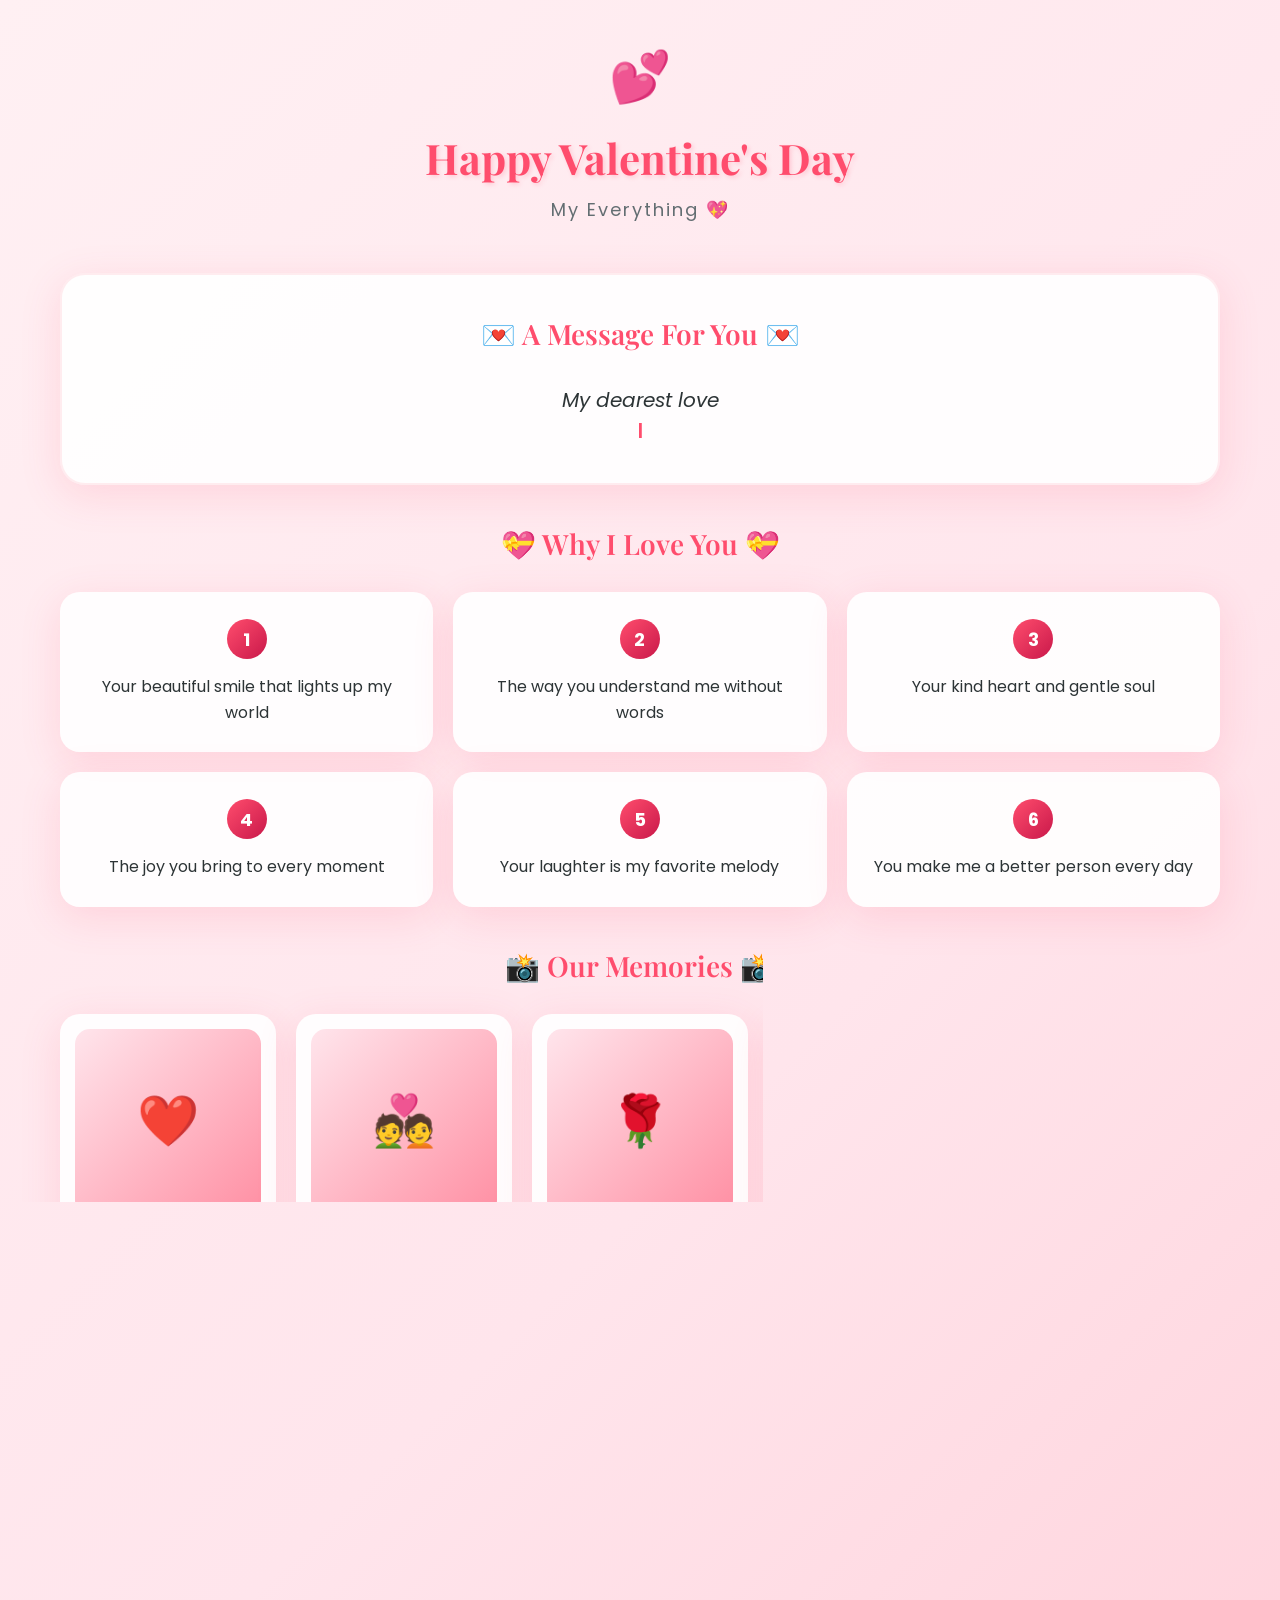
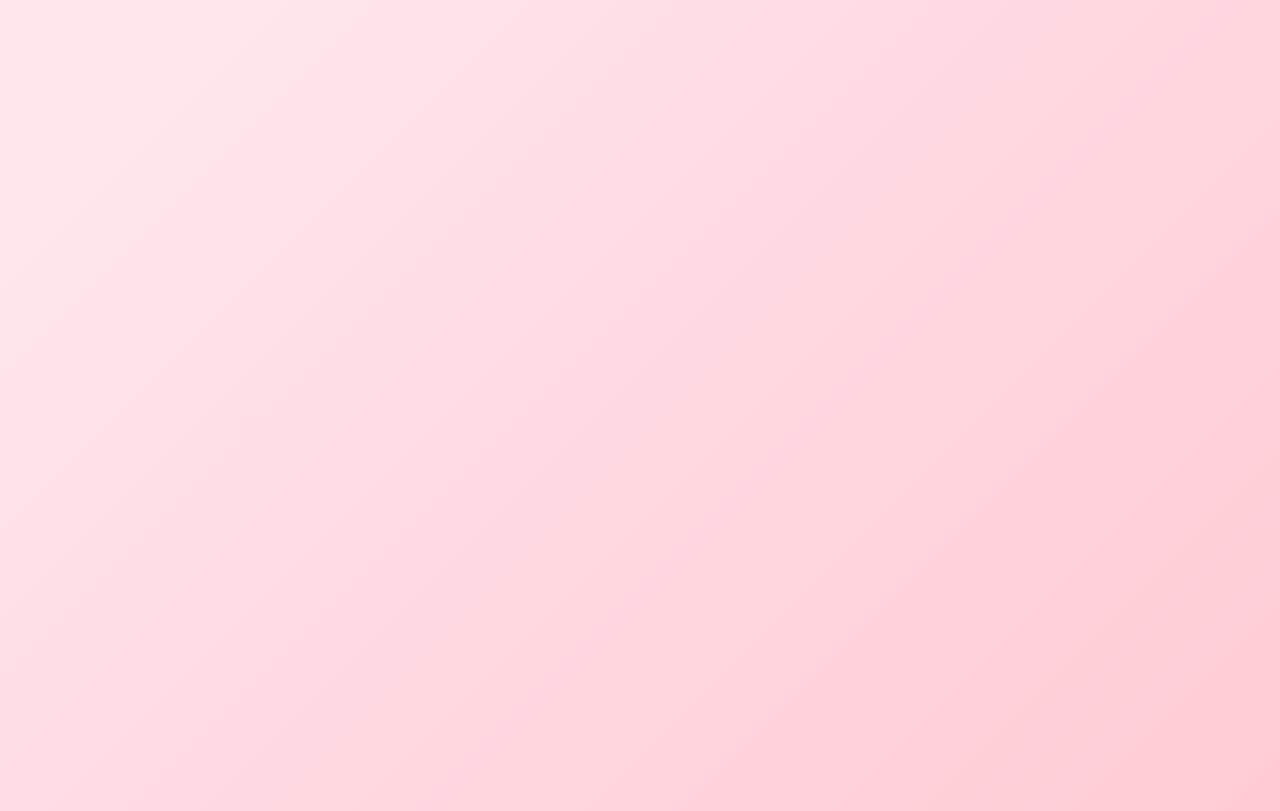
==== surprise.html @ 48141280 "Valentine Gift Website - Initial commit" ====
<!DOCTYPE html>
<html lang="en">
<head>
    <meta charset="UTF-8">
    <meta name="viewport" content="width=device-width, initial-scale=1.0">
    <title>❤️ My Love ❤️</title>
    <link rel="stylesheet" href="style.css">
    <link href="https://fonts.googleapis.com/css2?family=Playfair+Display:wght@400;600;700&family=Poppins:wght@300;400;500;600&display=swap" rel="stylesheet">
</head>
<body>
    <!-- Animated Hearts Background -->
    <div class="hearts-background" id="heartsBackground"></div>
    
    <!-- Main Container -->
    <div class="surprise-container">
        <!-- Header -->
        <header class="header">
            <div class="header-heart">💕</div>
            <h1 class="main-title">Happy Valentine's Day</h1>
            <p class="sub-title">My Everything 💖</p>
        </header>
        
        <!-- Love Message Section -->
        <section class="love-message-section">
            <div class="message-container">
                <h2 class="section-title">💌 A Message For You 💌</h2>
                <p class="love-message" id="loveMessage"></p>
                <span class="cursor">|</span>
            </div>
        </section>
        
        <!-- Why I Love You Section -->
        <section class="why-love-section">
            <h2 class="section-title">💝 Why I Love You 💝</h2>
            <div class="reasons-grid">
                <div class="reason-card">
                    <div class="reason-number">1</div>
                    <p class="reason-text">Your beautiful smile that lights up my world</p>
                </div>
                <div class="reason-card">
                    <div class="reason-number">2</div>
                    <p class="reason-text">The way you understand me without words</p>
                </div>
                <div class="reason-card">
                    <div class="reason-number">3</div>
                    <p class="reason-text">Your kind heart and gentle soul</p>
                </div>
                <div class="reason-card">
                    <div class="reason-number">4</div>
                    <p class="reason-text">The joy you bring to every moment</p>
                </div>
                <div class="reason-card">
                    <div class="reason-number">5</div>
                    <p class="reason-text">Your laughter is my favorite melody</p>
                </div>
                <div class="reason-card">
                    <div class="reason-number">6</div>
                    <p class="reason-text">You make me a better person every day</p>
                </div>
            </div>
        </section>
        
        <!-- Photo Gallery Section -->
        <section class="gallery-section">
            <h2 class="section-title">📸 Our Memories 📸</h2>
            <div class="gallery-grid">
                <div class="gallery-item">
                    <div class="photo-placeholder">❤️</div>
                    <p class="photo-caption">Sweet Moments</p>
                </div>
                <div class="gallery-item">
                    <div class="photo-placeholder">💑</div>
                    <p class="photo-caption">Us Together</p>
                </div>
                <div class="gallery-item">
                    <div class="photo-placeholder">🌹</div>
                    <p class="photo-caption">Love Blooms</p>
                </div>
                <div class="gallery-item">
                    <div class="photo-placeholder">✨</div>
                    <p class="photo-caption">Memories</p>
                </div>
                <div class="gallery-item">
                    <div class="photo-placeholder">💖</div>
                    <p class="photo-caption">Forever</p>
                </div>
                <div class="gallery-item">
                    <div class="photo-placeholder">🎀</div>
                    <p class="photo-caption">Cherished</p>
                </div>
            </div>
        </section>
        
        <!-- Timeline Section -->
        <section class="timeline-section">
            <h2 class="section-title">⏰ Our Timeline ⏰</h2>
            <div class="timeline">
                <div class="timeline-item">
                    <div class="timeline-marker">💫</div>
                    <div class="timeline-content">
                        <h3>First We Met</h3>
                        <p>The day my life changed forever</p>
                        <span class="timeline-date">Beginning</span>
                    </div>
                </div>
                <div class="timeline-item">
                    <div class="timeline-marker">🌙</div>
                    <div class="timeline-content">
                        <h3>First Date</h3>
                        <p>The start of our beautiful journey</p>
                        <span class="timeline-date">Special Moment</span>
                    </div>
                </div>
                <div class="timeline-item">
                    <div class="timeline-marker">💕</div>
                    <div class="timeline-content">
                        <h3>Today</h3>
                        <p>Every day with you is Valentine's Day</p>
                        <span class="timeline-date">Forever & Always</span>
                    </div>
                </div>
            </div>
        </section>
        
        <!-- Surprise Button -->
        <section class="surprise-section">
            <button class="surprise-btn" onclick="showSurprise()">
                <span class="btn-text">Click for Surprise ❤️</span>
                <span class="btn-sparkles">✨ 💖 ✨</span>
            </button>
        </section>
    </div>
    
    <!-- Surprise Popup -->
    <div class="popup-overlay" id="popupOverlay">
        <div class="popup-content">
            <div class="popup-hearts">
                <span>💕</span>
                <span>💖</span>
                <span>💗</span>
                <span>💘</span>
                <span>💝</span>
            </div>
            <h2 class="popup-title" id="popupTitle">I LOVE YOU ❤️</h2>
            <p class="popup-message" id="popupMessage">Will you be my Valentine? 💕</p>
            <div class="popup-heart-animation">❤️</div>
            <div class="yes-no-buttons" id="yesNoButtons">
                <button class="yes-btn" onclick="answerValentine('yes')">Yes 💖</button>
                <button class="no-btn" onclick="answerValentine('no')">No 😢</button>
            </div>
        </div>
    </div>
    
    <!-- Confetti Canvas -->
    <canvas id="confettiCanvas"></canvas>

    <script src="script.js"></script>
    <script>
        // Initialize surprise page
        document.addEventListener('DOMContentLoaded', () => {
            createFallingHearts();
            typeLoveMessage();
        });
    </script>
</body>
</html>
---- style.css ----
/* ========================================
   VALENTINE GIFT WEBSITE - STYLES
   ======================================== */

/* CSS Variables */
:root {
    --primary-pink: #ff4d6d;
    --secondary-pink: #ff8fa3;
    --light-pink: #ffe5ec;
    --soft-pink: #fff0f3;
    --deep-red: #c9184a;
    --white: #ffffff;
    --dark-text: #2d3436;
    --light-text: #636e72;
    --gold-accent: #ffd700;
    --shadow-soft: 0 10px 40px rgba(255, 77, 109, 0.15);
    --shadow-medium: 0 15px 50px rgba(255, 77, 109, 0.25);
}

/* Reset & Base Styles */
* {
    margin: 0;
    padding: 0;
    box-sizing: border-box;
}

html {
    scroll-behavior: smooth;
}

body {
    font-family: 'Poppins', sans-serif;
    background: linear-gradient(135deg, #fff0f3 0%, #ffe5ec 50%, #ffcad4 100%);
    min-height: 100vh;
    overflow-x: hidden;
    color: var(--dark-text);
}

/* ========================================
   LOGIN PAGE STYLES
   ======================================== */

/* Floating Hearts Container (Login Page) */
.hearts-container {
    position: fixed;
    top: 0;
    left: 0;
    width: 100%;
    height: 100%;
    pointer-events: none;
    overflow: hidden;
    z-index: 0;
}

.floating-heart {
    position: absolute;
    font-size: 20px;
    opacity: 0;
    animation: floatHeart 6s ease-in-out infinite;
}

@keyframes floatHeart {
    0% {
        opacity: 0;
        transform: translateY(100vh) scale(0);
    }
    10% {
        opacity: 0.8;
    }
    90% {
        opacity: 0.8;
    }
    100% {
        opacity: 0;
        transform: translateY(-100px) scale(1);
    }
}

/* Login Container */
.login-container {
    min-height: 100vh;
    display: flex;
    flex-direction: column;
    align-items: center;
    justify-content: center;
    padding: 20px;
    position: relative;
    z-index: 1;
}

.login-box {
    background: rgba(255, 255, 255, 0.95);
    padding: 50px 40px;
    border-radius: 30px;
    box-shadow: var(--shadow-medium);
    text-align: center;
    max-width: 400px;
    width: 100%;
    animation: fadeInUp 0.8s ease-out;
    backdrop-filter: blur(10px);
    border: 2px solid rgba(255, 77, 109, 0.1);
}

@keyframes fadeInUp {
    from {
        opacity: 0;
        transform: translateY(30px);
    }
    to {
        opacity: 1;
        transform: translateY(0);
    }
}

.heart-icon {
    font-size: 60px;
    margin-bottom: 20px;
    animation: pulse 2s ease-in-out infinite;
}

@keyframes pulse {
    0%, 100% {
        transform: scale(1);
    }
    50% {
        transform: scale(1.1);
    }
}

.title {
    font-family: 'Playfair Display', serif;
    font-size: 28px;
    color: var(--primary-pink);
    margin-bottom: 10px;
    font-weight: 700;
}

.subtitle {
    color: var(--light-text);
    font-size: 14px;
    margin-bottom: 30px;
    letter-spacing: 1px;
}

/* Passcode Input */
.passcode-wrapper {
    position: relative;
    margin-bottom: 30px;
}

#passcode {
    width: 100%;
    padding: 15px;
    font-size: 32px;
    text-align: center;
    letter-spacing: 15px;
    border: none;
    background: transparent;
    color: var(--primary-pink);
    font-weight: 600;
    outline: none;
}

#passcode::placeholder {
    color: rgba(255, 77, 109, 0.3);
    letter-spacing: 15px;
}

.input-line {
    width: 100%;
    height: 3px;
    background: linear-gradient(90deg, var(--secondary-pink), var(--primary-pink));
    border-radius: 2px;
    transition: all 0.3s ease;
}

#passcode:focus + .input-line {
    height: 4px;
    box-shadow: 0 0 20px rgba(255, 77, 109, 0.5);
}

/* Submit Button */
.submit-btn {
    width: 100%;
    padding: 16px 30px;
    font-size: 16px;
    font-weight: 600;
    color: var(--white);
    background: linear-gradient(135deg, var(--primary-pink), var(--deep-red));
    border: none;
    border-radius: 50px;
    cursor: pointer;
    transition: all 0.3s ease;
    display: flex;
    align-items: center;
    justify-content: center;
    gap: 10px;
    box-shadow: 0 5px 20px rgba(255, 77, 109, 0.4);
}

.submit-btn:hover {
    transform: translateY(-3px);
    box-shadow: 0 8px 30px rgba(255, 77, 109, 0.5);
}

.submit-btn:active {
    transform: translateY(0);
}

.btn-heart {
    font-size: 18px;
    animation: heartbeat 1.5s ease-in-out infinite;
}

@keyframes heartbeat {
    0%, 100% {
        transform: scale(1);
    }
    50% {
        transform: scale(1.2);
    }
}

/* Error Message */
.error-message {
    color: var(--deep-red);
    font-size: 14px;
    margin-top: 20px;
    min-height: 20px;
    font-weight: 500;
    animation: shake 0.5s ease-in-out;
}

@keyframes shake {
    0%, 100% {
        transform: translateX(0);
    }
    25% {
        transform: translateX(-5px);
    }
    75% {
        transform: translateX(5px);
    }
}

/* Decorative Hearts */
.decorative-hearts {
    display: flex;
    justify-content: center;
    gap: 20px;
    margin-top: 30px;
}

.deco-heart {
    font-size: 24px;
    opacity: 0.6;
    animation: float 3s ease-in-out infinite;
}

.deco-heart:nth-child(2) {
    animation-delay: 0.5s;
}

.deco-heart:nth-child(3) {
    animation-delay: 1s;
}

.deco-heart:nth-child(4) {
    animation-delay: 1.5s;
}

@keyframes float {
    0%, 100% {
        transform: translateY(0);
    }
    50% {
        transform: translateY(-10px);
    }
}

/* ========================================
   SURPRISE PAGE STYLES
   ======================================== */

/* Hearts Background (Falling Hearts) */
.hearts-background {
    position: fixed;
    top: 0;
    left: 0;
    width: 100%;
    height: 100%;
    pointer-events: none;
    overflow: hidden;
    z-index: 0;
}

.falling-heart {
    position: absolute;
    font-size: 20px;
    opacity: 0;
    animation: fallHeart 8s linear infinite;
}

@keyframes fallHeart {
    0% {
        opacity: 0;
        transform: translateY(-50px) rotate(0deg);
    }
    10% {
        opacity: 0.8;
    }
    90% {
        opacity: 0.8;
    }
    100% {
        opacity: 0;
        transform: translateY(100vh) rotate(360deg);
    }
}

/* Main Container */
.surprise-container {
    position: relative;
    z-index: 1;
    max-width: 1200px;
    margin: 0 auto;
    padding: 40px 20px;
}

/* Header */
.header {
    text-align: center;
    margin-bottom: 50px;
    animation: fadeInDown 1s ease-out;
}

@keyframes fadeInDown {
    from {
        opacity: 0;
        transform: translateY(-30px);
    }
    to {
        opacity: 1;
        transform: translateY(0);
    }
}

.header-heart {
    font-size: 50px;
    margin-bottom: 15px;
    animation: heartbeat 1.5s ease-in-out infinite;
}

.main-title {
    font-family: 'Playfair Display', serif;
    font-size: 42px;
    color: var(--primary-pink);
    margin-bottom: 10px;
    font-weight: 700;
    text-shadow: 2px 2px 4px rgba(255, 77, 109, 0.2);
}

.sub-title {
    font-size: 18px;
    color: var(--light-text);
    letter-spacing: 2px;
}

/* Section Titles */
.section-title {
    font-family: 'Playfair Display', serif;
    font-size: 28px;
    color: var(--primary-pink);
    text-align: center;
    margin-bottom: 30px;
    font-weight: 600;
}

/* Love Message Section */
.love-message-section {
    background: rgba(255, 255, 255, 0.9);
    padding: 40px;
    border-radius: 25px;
    box-shadow: var(--shadow-soft);
    margin-bottom: 40px;
    text-align: center;
    border: 2px solid rgba(255, 77, 109, 0.1);
    animation: fadeInUp 1s ease-out 0.3s both;
}

.message-container {
    max-width: 700px;
    margin: 0 auto;
}

.love-message {
    font-size: 20px;
    line-height: 1.8;
    color: var(--dark-text);
    font-style: italic;
}

.cursor {
    color: var(--primary-pink);
    animation: blink 1s infinite;
    font-weight: bold;
}

@keyframes blink {
    0%, 50% {
        opacity: 1;
    }
    51%, 100% {
        opacity: 0;
    }
}

/* Why I Love You Section */
.why-love-section {
    margin-bottom: 40px;
    animation: fadeInUp 1s ease-out 0.5s both;
}

.reasons-grid {
    display: grid;
    grid-template-columns: repeat(auto-fit, minmax(300px, 1fr));
    gap: 20px;
}

.reason-card {
    background: rgba(255, 255, 255, 0.9);
    padding: 25px;
    border-radius: 20px;
    box-shadow: var(--shadow-soft);
    text-align: center;
    transition: all 0.3s ease;
    border: 2px solid transparent;
}

.reason-card:hover {
    transform: translateY(-5px);
    border-color: var(--secondary-pink);
    box-shadow: var(--shadow-medium);
}

.reason-number {
    width: 40px;
    height: 40px;
    background: linear-gradient(135deg, var(--primary-pink), var(--deep-red));
    color: var(--white);
    border-radius: 50%;
    display: flex;
    align-items: center;
    justify-content: center;
    font-weight: 700;
    font-size: 18px;
    margin: 0 auto 15px;
}

.reason-text {
    font-size: 16px;
    color: var(--dark-text);
    line-height: 1.6;
}

/* Photo Gallery Section */
.gallery-section {
    margin-bottom: 40px;
    animation: fadeInUp 1s ease-out 0.7s both;
}

.gallery-grid {
    display: grid;
    grid-template-columns: repeat(auto-fit, minmax(180px, 1fr));
    gap: 20px;
}

.gallery-item {
    background: rgba(255, 255, 255, 0.9);
    padding: 15px;
    border-radius: 20px;
    box-shadow: var(--shadow-soft);
    text-align: center;
    transition: all 0.3s ease;
}

.gallery-item:hover {
    transform: scale(1.05);
    box-shadow: var(--shadow-medium);
}

.photo-placeholder {
    width: 100%;
    aspect-ratio: 1;
    background: linear-gradient(135deg, var(--light-pink), var(--secondary-pink));
    border-radius: 15px;
    display: flex;
    align-items: center;
    justify-content: center;
    font-size: 50px;
    margin-bottom: 10px;
}

.photo-caption {
    font-size: 14px;
    color: var(--light-text);
    font-weight: 500;
}

/* Timeline Section */
.timeline-section {
    margin-bottom: 40px;
    animation: fadeInUp 1s ease-out 0.9s both;
}

.timeline {
    position: relative;
    max-width: 600px;
    margin: 0 auto;
}

.timeline::before {
    content: '';
    position: absolute;
    left: 50%;
    transform: translateX(-50%);
    width: 4px;
    height: 100%;
    background: linear-gradient(180deg, var(--secondary-pink), var(--primary-pink), var(--deep-red));
    border-radius: 2px;
}

.timeline-item {
    position: relative;
    padding: 20px 0;
    width: 50%;
}

.timeline-item:nth-child(odd) {
    padding-right: 40px;
    text-align: right;
}

.timeline-item:nth-child(even) {
    padding-left: 40px;
    margin-left: 50%;
    text-align: left;
}

.timeline-marker {
    position: absolute;
    width: 50px;
    height: 50px;
    background: var(--white);
    border: 3px solid var(--primary-pink);
    border-radius: 50%;
    display: flex;
    align-items: center;
    justify-content: center;
    font-size: 24px;
    top: 20px;
    z-index: 1;
}

.timeline-item:nth-child(odd) .timeline-marker {
    right: -25px;
}

.timeline-item:nth-child(even) .timeline-marker {
    left: -25px;
}

.timeline-content {
    background: rgba(255, 255, 255, 0.9);
    padding: 20px;
    border-radius: 15px;
    box-shadow: var(--shadow-soft);
}

.timeline-content h3 {
    font-family: 'Playfair Display', serif;
    color: var(--primary-pink);
    margin-bottom: 8px;
    font-size: 18px;
}

.timeline-content p {
    font-size: 14px;
    color: var(--light-text);
    margin-bottom: 8px;
}

.timeline-date {
    font-size: 12px;
    color: var(--deep-red);
    font-weight: 600;
    text-transform: uppercase;
    letter-spacing: 1px;
}

/* Surprise Button Section */
.surprise-section {
    text-align: center;
    margin-bottom: 50px;
    animation: fadeInUp 1s ease-out 1.1s both;
}

.surprise-btn {
    padding: 20px 50px;
    font-size: 20px;
    font-weight: 600;
    color: var(--white);
    background: linear-gradient(135deg, var(--primary-pink), var(--deep-red));
    border: none;
    border-radius: 50px;
    cursor: pointer;
    transition: all 0.3s ease;
    box-shadow: 0 8px 30px rgba(255, 77, 109, 0.5);
    position: relative;
    overflow: hidden;
}

.surprise-btn::before {
    content: '';
    position: absolute;
    top: 0;
    left: -100%;
    width: 100%;
    height: 100%;
    background: linear-gradient(90deg, transparent, rgba(255, 255, 255, 0.3), transparent);
    transition: left 0.5s ease;
}

.surprise-btn:hover::before {
    left: 100%;
}

.surprise-btn:hover {
    transform: scale(1.05);
    box-shadow: 0 12px 40px rgba(255, 77, 109, 0.6);
}

.btn-text {
    display: block;
}

.btn-sparkles {
    display: block;
    font-size: 14px;
    margin-top: 5px;
}

/* Popup Styles */
.popup-overlay {
    position: fixed;
    top: 0;
    left: 0;
    width: 100%;
    height: 100%;
    background: rgba(0, 0, 0, 0.8);
    display: none;
    align-items: center;
    justify-content: center;
    z-index: 1000;
    animation: fadeIn 0.5s ease;
}

.popup-overlay.active {
    display: flex;
}

@keyframes fadeIn {
    from {
        opacity: 0;
    }
    to {
        opacity: 1;
    }
}

.popup-content {
    background: linear-gradient(135deg, var(--white), var(--soft-pink));
    padding: 60px 80px;
    border-radius: 30px;
    text-align: center;
    box-shadow: 0 20px 60px rgba(255, 77, 109, 0.5);
    animation: popIn 0.5s ease;
    position: relative;
}

@keyframes popIn {
    from {
        transform: scale(0.5);
        opacity: 0;
    }
    to {
        transform: scale(1);
        opacity: 1;
    }
}

.popup-hearts {
    font-size: 30px;
    margin-bottom: 20px;
}

.popup-hearts span {
    display: inline-block;
    margin: 0 5px;
    animation: bounce 1s infinite;
}

.popup-hearts span:nth-child(2) {
    animation-delay: 0.1s;
}

.popup-hearts span:nth-child(3) {
    animation-delay: 0.2s;
}

.popup-hearts span:nth-child(4) {
    animation-delay: 0.3s;
}

.popup-hearts span:nth-child(5) {
    animation-delay: 0.4s;
}

@keyframes bounce {
    0%, 100% {
        transform: translateY(0);
    }
    50% {
        transform: translateY(-10px);
    }
}

.popup-title {
    font-family: 'Playfair Display', serif;
    font-size: 48px;
    color: var(--primary-pink);
    margin-bottom: 15px;
    font-weight: 700;
    text-shadow: 2px 2px 4px rgba(255, 77, 109, 0.3);
}

.popup-message {
    font-size: 20px;
    color: var(--dark-text);
}

.popup-heart-animation {
    font-size: 80px;
    margin-top: 20px;
    animation: heartbeat 1s ease-in-out infinite;
}

/* Confetti Canvas */
#confettiCanvas {
    position: fixed;
    top: 0;
    left: 0;
    width: 100%;
    height: 100%;
    pointer-events: none;
    z-index: 999;
}

/* ========================================
   RESPONSIVE STYLES
   ======================================== */

@media (max-width: 768px) {
    /* Login Page */
    .login-box {
        padding: 40px 30px;
    }
    
    .title {
        font-size: 24px;
    }
    
    #passcode {
        font-size: 28px;
        letter-spacing: 10px;
    }
    
    /* Surprise Page */
    .main-title {
        font-size: 32px;
    }
    
    .sub-title {
        font-size: 16px;
    }
    
    .section-title {
        font-size: 24px;
    }
    
    .love-message-section {
        padding: 30px 20px;
    }
    
    .love-message {
        font-size: 18px;
    }
    
    .reasons-grid {
        grid-template-columns: 1fr;
    }
    
    .gallery-grid {
        grid-template-columns: repeat(2, 1fr);
    }
    
    .timeline::before {
        left: 20px;
    }
    
    .timeline-item {
        width: 100%;
        padding-left: 60px !important;
        padding-right: 0 !important;
        margin-left: 0 !important;
        text-align: left !important;
    }
    
    .timeline-marker {
        left: -5px !important;
        right: auto !important;
    }
    
    .popup-content {
        padding: 40px 30px;
        margin: 20px;
    }
    
    .popup-title {
        font-size: 36px;
    }
}

@media (max-width: 480px) {
    /* Login Page */
    .login-box {
        padding: 30px 20px;
    }
    
    .title {
        font-size: 22px;
    }
    
    .subtitle {
        font-size: 12px;
    }
    
    #passcode {
        font-size: 24px;
        letter-spacing: 8px;
    }
    
    .submit-btn {
        padding: 14px 25px;
        font-size: 14px;
    }
    
    /* Surprise Page */
    .surprise-container {
        padding: 20px 15px;
    }
    
    .header {
        margin-bottom: 30px;
    }
    
    .header-heart {
        font-size: 40px;
    }
    
    .main-title {
        font-size: 26px;
    }
    
    .sub-title {
        font-size: 14px;
    }
    
    .section-title {
        font-size: 20px;
        margin-bottom: 20px;
    }
    
    .love-message-section {
        padding: 20px 15px;
        margin-bottom: 30px;
    }
    
    .love-message {
        font-size: 16px;
    }
    
    .reason-card {
        padding: 20px;
    }
    
    .reason-text {
        font-size: 14px;
    }
    
    .gallery-grid {
        grid-template-columns: repeat(2, 1fr);
        gap: 15px;
    }
    
    .photo-placeholder {
        font-size: 35px;
    }
    
    .photo-caption {
        font-size: 12px;
    }
    
    .timeline-content {
        padding: 15px;
    }
    
    .timeline-content h3 {
        font-size: 16px;
    }
    
    .surprise-btn {
        padding: 18px 35px;
        font-size: 18px;
    }
    
    .popup-content {
        padding: 30px 20px;
    }
    
    .popup-title {
        font-size: 28px;
    }
    
    .popup-message {
        font-size: 16px;
    }
    
    .popup-heart-animation {
        font-size: 60px;
    }
    
    /* Yes/No Buttons */
    .yes-no-buttons {
        flex-direction: column;
        gap: 15px;
    }
    
    .yes-btn, .no-btn {
        padding: 12px 25px;
        font-size: 16px;
    }
}

/* Yes/No Buttons */
.yes-no-buttons {
    display: flex;
    justify-content: center;
    gap: 20px;
    margin-top: 25px;
    animation: fadeIn 0.5s ease 0.3s both;
}

.yes-btn, .no-btn {
    padding: 15px 35px;
    font-size: 18px;
    font-weight: 600;
    border: none;
    border-radius: 50px;
    cursor: pointer;
    transition: all 0.3s ease;
    font-family: 'Poppins', sans-serif;
}

.yes-btn {
    background: linear-gradient(135deg, #2ecc71, #27ae60);
    color: white;
    box-shadow: 0 5px 20px rgba(46, 204, 113, 0.4);
}

.yes-btn:hover {
    transform: scale(1.1);
    box-shadow: 0 8px 30px rgba(46, 204, 113, 0.6);
}

.no-btn {
    background: linear-gradient(135deg, #95a5a6, #7f8c8d);
    color: white;
    box-shadow: 0 5px 20px rgba(149, 165, 166, 0.4);
}

.no-btn:hover {
    transform: scale(1.1);
    box-shadow: 0 8px 30px rgba(149, 165, 166, 0.6);
}

/* Response Message */
.response-message {
    font-size: 24px;
    font-weight: 600;
    margin-top: 20px;
    animation: bounceIn 0.5s ease;
}

@keyframes bounceIn {
    0% { transform: scale(0); }
    50% { transform: scale(1.2); }
    100% { transform: scale(1); }
}

.response-message.yes-response {
    color: #2ecc71;
}

.response-message.no-response {
    color: #e74c3c;
}
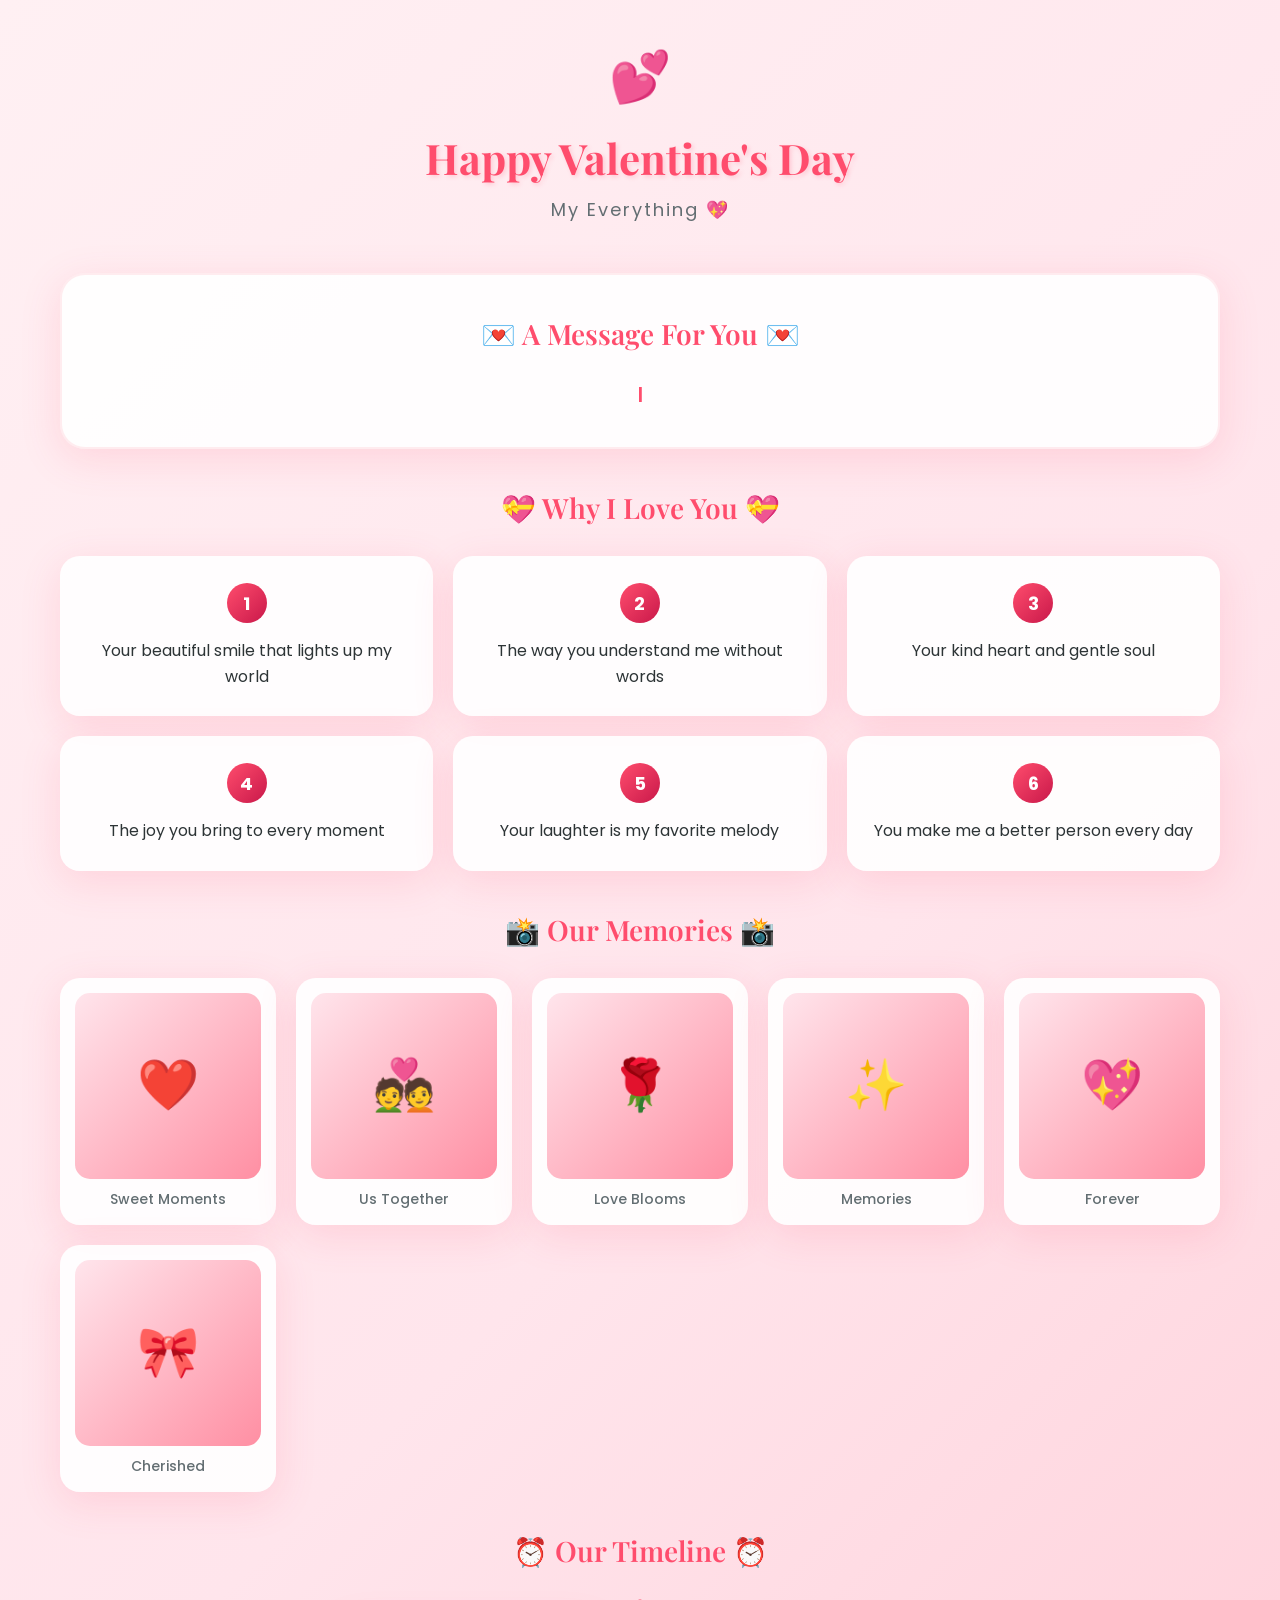
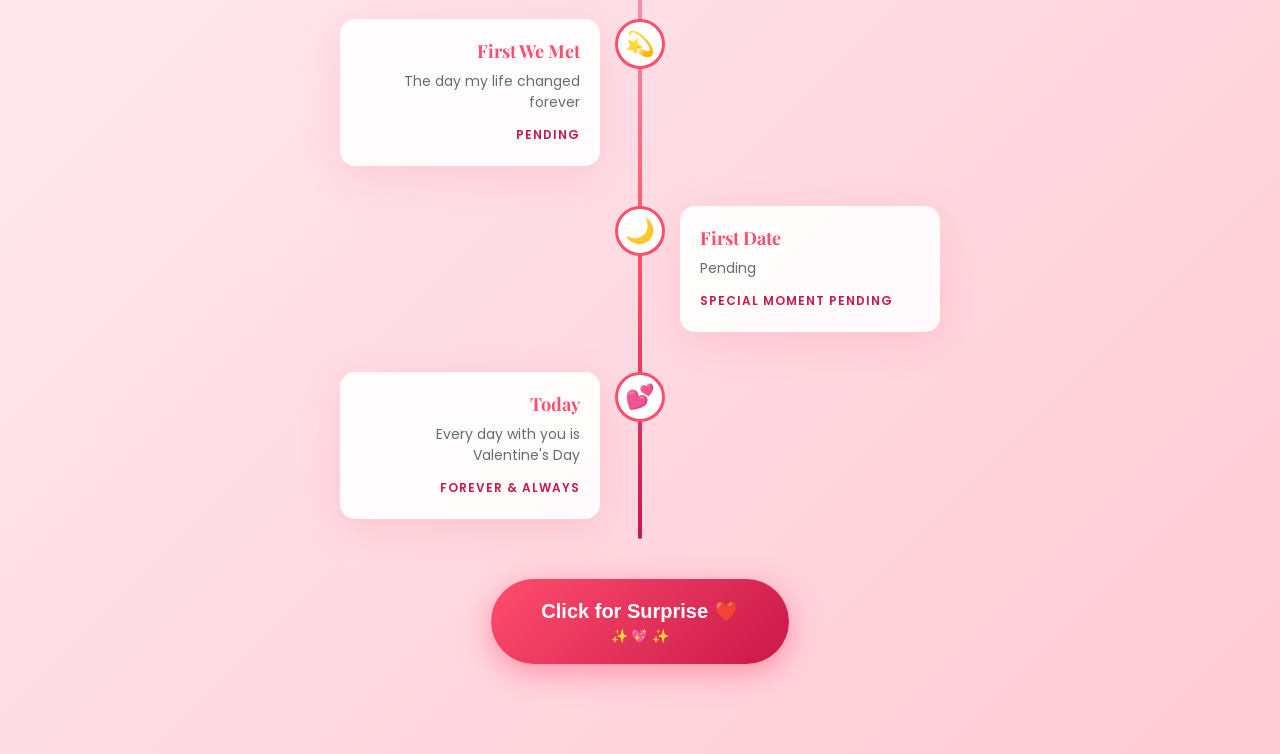
==== commit 94d33034: "Deploy updated files" ====
--- a/surprise.html
+++ b/surprise.html
@@ -100,15 +100,15 @@
                     <div class="timeline-content">
                         <h3>First We Met</h3>
                         <p>The day my life changed forever</p>
-                        <span class="timeline-date">Beginning</span>
+                        <span class="timeline-date">Pending</span>
                     </div>
                 </div>
                 <div class="timeline-item">
                     <div class="timeline-marker">🌙</div>
                     <div class="timeline-content">
                         <h3>First Date</h3>
-                        <p>The start of our beautiful journey</p>
-                        <span class="timeline-date">Special Moment</span>
+                        <p>Pending</p>
+                        <span class="timeline-date">Special Moment Pending</span>
                     </div>
                 </div>
                 <div class="timeline-item">
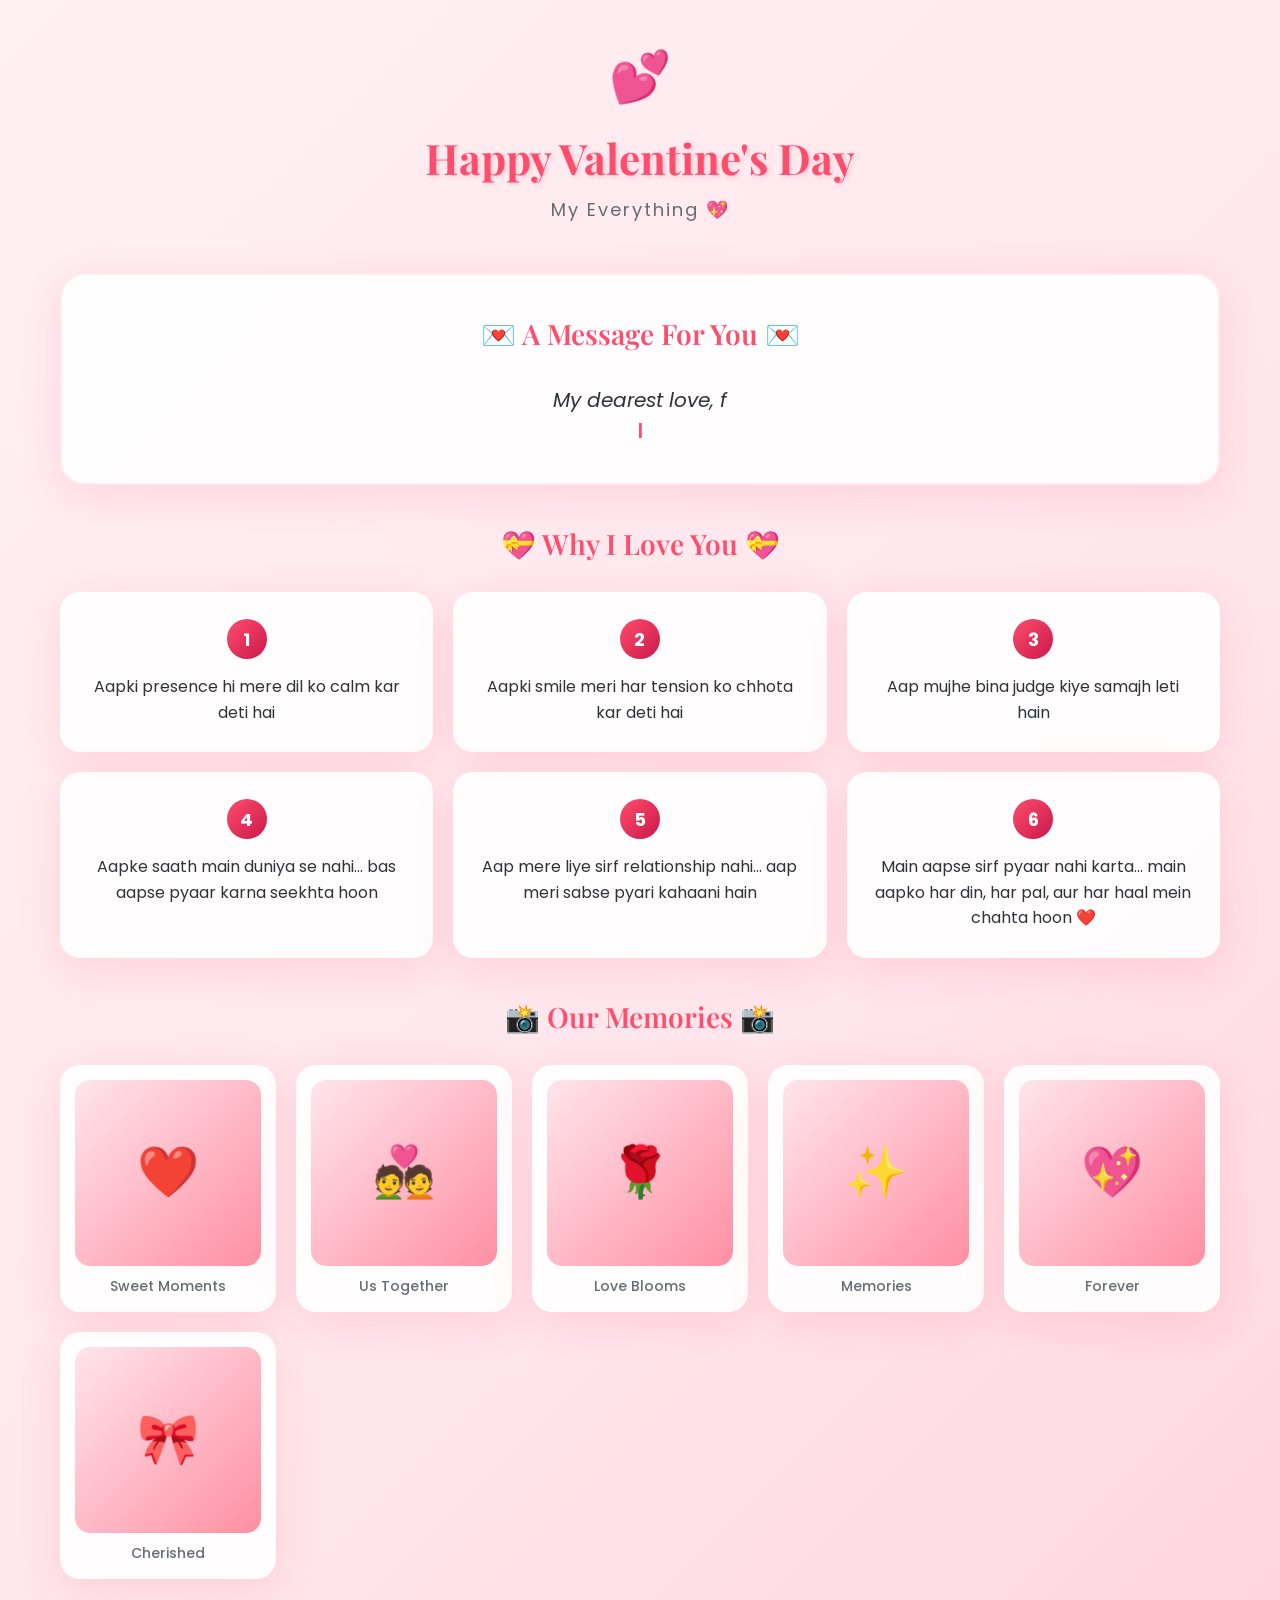
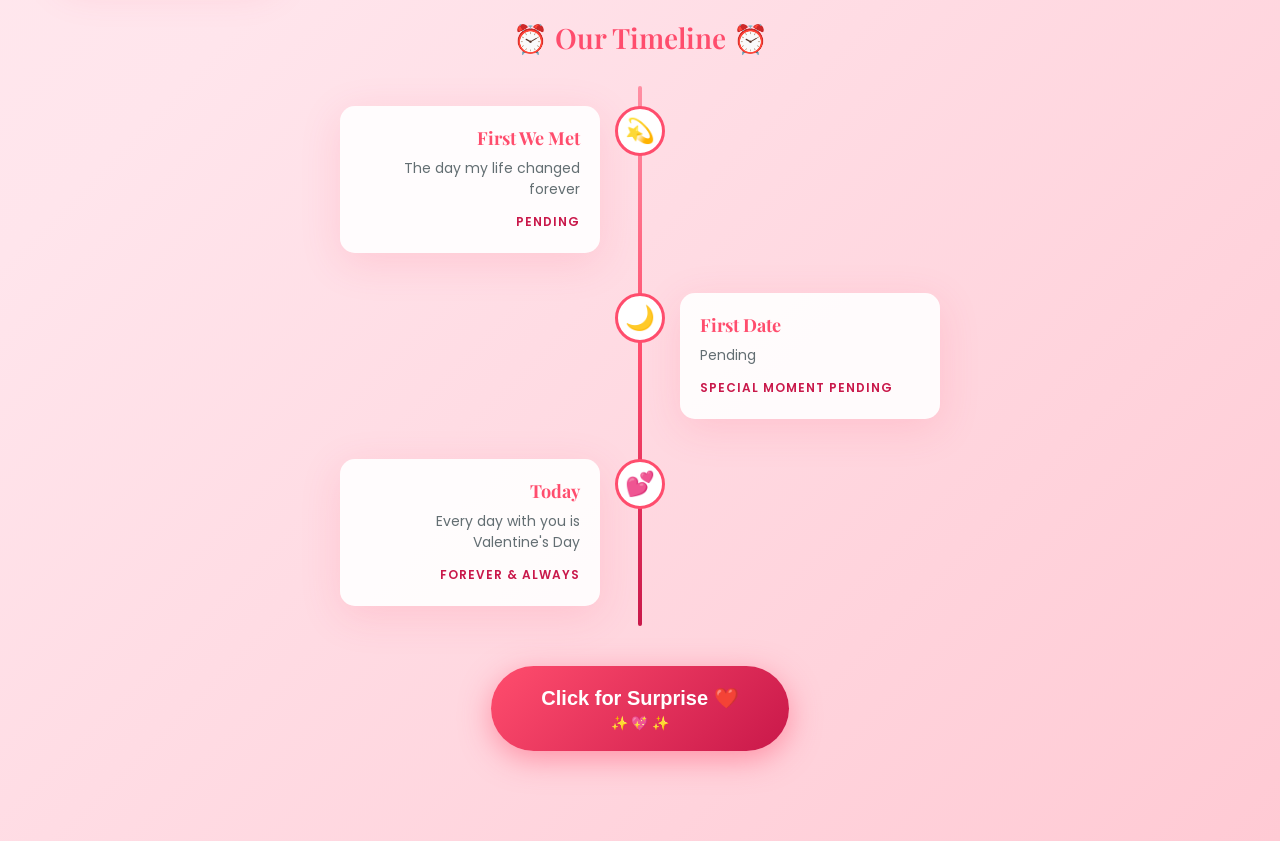
==== commit bd6c21e0: "Deploy all files to GitHub Pages" ====
--- a/surprise.html
+++ b/surprise.html
@@ -35,27 +35,27 @@
             <div class="reasons-grid">
                 <div class="reason-card">
                     <div class="reason-number">1</div>
-                    <p class="reason-text">Your beautiful smile that lights up my world</p>
+                    <p class="reason-text">Aapki presence hi mere dil ko calm kar deti hai</p>
                 </div>
                 <div class="reason-card">
                     <div class="reason-number">2</div>
-                    <p class="reason-text">The way you understand me without words</p>
+                    <p class="reason-text">Aapki smile meri har tension ko chhota kar deti hai</p>
                 </div>
                 <div class="reason-card">
                     <div class="reason-number">3</div>
-                    <p class="reason-text">Your kind heart and gentle soul</p>
+                    <p class="reason-text">Aap mujhe bina judge kiye samajh leti hain</p>
                 </div>
                 <div class="reason-card">
                     <div class="reason-number">4</div>
-                    <p class="reason-text">The joy you bring to every moment</p>
+                    <p class="reason-text">Aapke saath main duniya se nahi… bas aapse pyaar karna seekhta hoon</p>
                 </div>
                 <div class="reason-card">
                     <div class="reason-number">5</div>
-                    <p class="reason-text">Your laughter is my favorite melody</p>
+                    <p class="reason-text">Aap mere liye sirf relationship nahi… aap meri sabse pyari kahaani hain</p>
                 </div>
                 <div class="reason-card">
                     <div class="reason-number">6</div>
-                    <p class="reason-text">You make me a better person every day</p>
+                    <p class="reason-text">Main aapse sirf pyaar nahi karta… main aapko har din, har pal, aur har haal mein chahta hoon ❤️</p>
                 </div>
             </div>
         </section>
